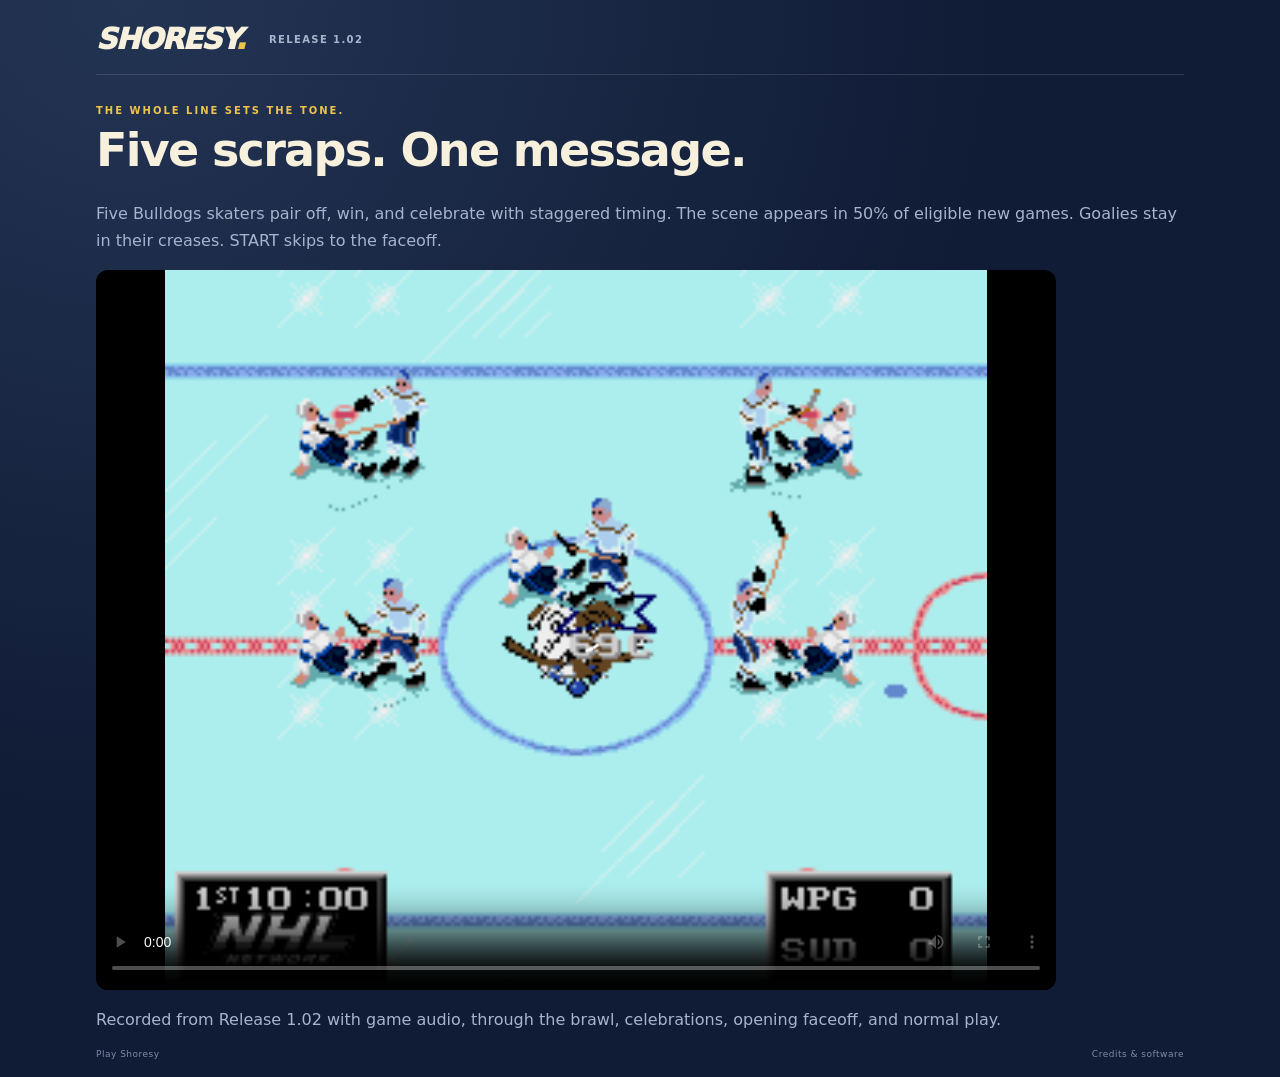
==== site/brawl-preview/index.html @ bc2e1bda "Publish Release 1.02 with team brawl on the main player" ====
<!doctype html>
<html lang="en"><head><meta charset="utf-8"><meta name="viewport" content="width=device-width,initial-scale=1"><title>Shoresy — Pregame Brawl</title><link rel="stylesheet" href="../styles.css"></head>
<body><main class="shell"><header class="masthead"><a class="wordmark" href="../">SHORESY<span class="wordmark-dot">.</span></a><span class="edition">RELEASE 1.02</span></header>
<section class="intro"><div><p class="eyebrow">THE WHOLE LINE SETS THE TONE.</p><h1>Five scraps. One message.</h1></div></section>
<p style="color:#a8b4cd;line-height:1.7">Five Bulldogs skaters pair off, win, and celebrate with staggered timing. The scene appears in 50% of eligible new games. Goalies stay in their creases. START skips to the faceoff.</p>
<video controls playsinline preload="metadata" poster="preview-poster.png" src="team-brawl-preview.mp4" style="display:block;width:100%;max-width:960px;aspect-ratio:4/3;background:#000;border-radius:12px">Your browser can <a href="team-brawl-preview.mp4">open the video here</a>.</video>
<p style="color:#a8b4cd;line-height:1.7">Recorded from Release 1.02 with game audio, through the brawl, celebrations, opening faceoff, and normal play.</p>
<footer><a href="../?v=release1.02">Play Shoresy</a><a href="../credits.html">Credits &amp; software</a></footer></main></body></html>
---- site/styles.css ----
:root { color-scheme: dark; --navy: #101b35; --cream: #f6f0dc; --yellow: #edc34a; --muted: #a8b4cd; --rail: clamp(130px, 18vw, 176px); }
* { box-sizing: border-box; }
html { background: var(--navy); }
body { margin: 0; color: var(--cream); font-family: system-ui, -apple-system, BlinkMacSystemFont, "Segoe UI", sans-serif; background: radial-gradient(ellipse at 10% 0%, #233453 0, var(--navy) 55%); }
button, a, input { -webkit-tap-highlight-color: transparent; }
button, a { touch-action: manipulation; }
button { font: inherit; cursor: pointer; }
a { color: inherit; }
[hidden] { display: none !important; }
:focus-visible { outline: 3px solid var(--yellow); outline-offset: 4px; }
.shell { max-width: 1152px; margin: auto; padding: 22px 32px 18px; }
.masthead { display: flex; align-items: center; gap: 24px; border-bottom: 1px solid #ffffff20; padding-bottom: 18px; }
.wordmark { font-size: 29px; font-weight: 950; font-style: italic; letter-spacing: -1.4px; text-decoration: none; }
.wordmark-dot { color: var(--yellow); }
.edition { font: 650 10px/1.3 system-ui, sans-serif; letter-spacing: 1.4px; color: var(--muted); }
.edition span { margin: 0 7px; color: var(--yellow); }
.help-button { margin-left: auto; background: transparent; border: 1px solid #ffffff40; border-radius: 7px; padding: 9px 13px; color: var(--cream); font-size: 12px; }
.help-button:hover { background: #ffffff12; }
.intro { display: flex; justify-content: space-between; align-items: flex-end; margin: 30px 0 25px; }
.eyebrow { font-size: 10px; font-weight: 800; letter-spacing: 2px; color: var(--yellow); margin: 0 0 10px; }
h1 { font-size: clamp(28px, 4vw, 46px); line-height: 1.06; letter-spacing: -1.7px; margin: 0; font-weight: 850; }
.intro-note { color: var(--muted); font-size: 13px; line-height: 1.7; margin: 0 0 2px; }
.arena { position: relative; height: min(62vh, 570px); min-height: 360px; overflow: hidden; border: 1px solid #ffffff25; border-radius: 12px; background: #050a14; box-shadow: 0 20px 50px #0004; touch-action: none; }
#game { width: 100%; height: 100%; }
.load-status { position: absolute; inset: auto 0 22px; text-align: center; color: var(--muted); font-size: 13px; pointer-events: none; }
.load-error { position: absolute; z-index: 30; inset: 0; display: flex; align-items: center; justify-content: center; flex-direction: column; padding: 28px; background: var(--navy); text-align: center; }
.load-error h2 { font-size: 23px; }.load-error p { max-width: 420px; color: var(--muted); }
.load-error button { background: var(--yellow); color: var(--navy); border: none; border-radius: 6px; padding: 13px 24px; font-weight: 750; }
.under-rink { display: flex; align-items: center; justify-content: space-between; gap: 16px; color: var(--muted); font-size: 11px; margin: 10px 2px 24px; }
.under-rink p { margin: 0; display: flex; align-items: center; gap: 7px; }
.live-dot { width: 5px; height: 5px; border-radius: 50%; background: var(--yellow); }
.touch-toggle { display: flex; align-items: center; gap: 7px; cursor: pointer; min-height: 32px; }
.touch-toggle input { accent-color: var(--yellow); width: 17px; height: 17px; margin: 0; }
.quick-guide { display: grid; grid-template-columns: repeat(3, 1fr); gap: 30px; padding: 0 2px 22px; border-bottom: 1px solid #ffffff20; }
.step { color: var(--yellow); font-size: 10px; font-weight: 850; margin-right: 9px; }.quick-guide strong { font-size: 12px; }.quick-guide p { font-size: 11px; line-height: 1.6; color: var(--muted); margin: 6px 0 0 25px; }
footer { display: flex; justify-content: space-between; gap: 15px; margin: 16px 0 0; color: #7e8ba7; font-size: 9px; letter-spacing: .5px; }
footer a { text-decoration: none; }
dialog { background: #172641; color: var(--cream); border: 1px solid #ffffff30; border-radius: 12px; padding: 24px; width: min(560px, calc(100% - 28px)); max-height: calc(100dvh - 40px); }
dialog::backdrop { background: #000b; }
.dialog-heading { display: flex; align-items: flex-start; gap: 15px; }.dialog-heading h2 { margin: 0; font-size: 23px; letter-spacing: -.5px; }.dialog-heading button { margin-left: auto; border: none; background: transparent; color: var(--cream); padding: 4px 8px; }
dialog p { font-size: 13px; line-height: 1.8; color: var(--muted); }dialog strong { color: var(--cream); }
.noscript { padding: 20px; text-align: center; }
.controller-list { padding-left: 20px; font-size: 13px; line-height: 1.7; overflow-wrap: anywhere; }.controller-list li { margin-bottom: 12px; }
/* Specific selectors keep the upstream stylesheet unmodified. */
#game .ejs_start_button { background: var(--yellow); color: var(--navy); font: 800 18px/1.5 system-ui, sans-serif; border: none; border-radius: 8px; min-width: 164px; padding: 14px 28px; box-shadow: 0 5px 0 #b29237; }
#game .ejs_start_button:hover { background: #f7d574; }
#game .ejs_canvas { image-rendering: pixelated; }
#game .ejs_virtualGamepad_parent { bottom: 0; height: 100%; pointer-events: none; }
#game .ejs_virtualGamepad_left { left: 10px; bottom: 50%; transform: translateY(50%); width: 120px; height: 120px; pointer-events: auto; }
#game .ejs_virtualGamepad_right { right: 8px; bottom: 50%; transform: translateY(50%); width: 140px; height: 140px; pointer-events: auto; }
#game .ejs_virtualGamepad_bottom { bottom: 10px; width: 124px; height: 32px; pointer-events: auto; }
#game .ejs_virtualGamepad_button { width: 54px; height: 54px; line-height: 52px; background: #263855; border: 2px solid #7487a8; color: var(--cream); box-shadow: 0 4px 0 #080f20; touch-action: none; transition: background .05s; }
#game .ejs_virtualGamepad_button_down { background: #9e8132; border-color: var(--yellow); box-shadow: none; }
#game .b_start { width: 82px !important; height: 30px; line-height: 28px; border-radius: 20px; letter-spacing: 1px; left: 21px !important; }
#game .ejs_dpad_main { opacity: 1; }
#game .ejs_dpad_bar { background: #536887; }
#game .ejs_virtualGamepad_open { z-index: 12; top: 10px; right: 10px; width: 32px; height: 32px; display: flex; align-items: center; justify-content: center; background: #172641dd; border: 1px solid #7487a8; border-radius: 6px; }
#game .ejs_virtualGamepad_open svg { width: 18px; height: 18px; }
.touch-layout #game .ejs_canvas_parent { position: absolute; left: var(--rail); width: calc(100% - 2 * var(--rail)); height: 100%; }
@media (max-width: 620px) {
  .shell { padding: max(14px, env(safe-area-inset-top)) 14px 18px; }
  .masthead { gap: 10px; padding-bottom: 12px; }.wordmark { font-size: 24px; }.edition { font-size: 8px; letter-spacing: .4px; }.edition span { margin: 0 3px; }.help-button { padding: 9px; font-size: 10px; }
  .intro { margin: 22px 0 18px; }.intro-note { display: none; }h1 { font-size: 32px; }
  .quick-guide { gap: 12px; }.quick-guide strong { font-size: 11px; }.quick-guide p { margin-left: 0; font-size: 10px; }.step { display: block; margin: 0 0 6px; }
  footer { font-size: 8px; }
}
@media (orientation: portrait) {
  .arena { height: calc((100vw - 30px) * .75); min-height: 0; max-height: 740px; }
  .touch-layout .arena { height: calc((100vw - 30px) * .75 + 210px); min-height: 0; max-height: 740px; }
  .touch-layout #game .ejs_canvas_parent { top: 0; left: 0; width: 100%; height: calc(100% - 210px); }
  .touch-layout #game .ejs_virtualGamepad_left, .touch-layout #game .ejs_virtualGamepad_right { bottom: 60px; transform: none; }
  .touch-layout #game .ejs_virtualGamepad_bottom { bottom: 20px; }
  .playing .intro { display: none; }
}
@media (orientation: landscape) and (max-height: 600px) {
  .shell { max-width: none; padding: env(safe-area-inset-top) max(8px, env(safe-area-inset-right)) env(safe-area-inset-bottom) max(8px, env(safe-area-inset-left)); }
  .masthead { height: 40px; padding: 3px 4px; border: none; gap: 12px; }.wordmark { font-size: 21px; }.edition { font-size: 9px; letter-spacing: .5px; }.help-button { font-size: 10px; padding: 7px 10px; }
  .intro, .quick-guide, footer, .under-rink { display: none; }
  .arena { height: calc(100vh - 40px - env(safe-area-inset-top) - env(safe-area-inset-bottom)); height: calc(100dvh - 40px - env(safe-area-inset-top) - env(safe-area-inset-bottom)); min-height: 0; border-radius: 8px; }
  .touch-layout #game .ejs_virtualGamepad_left { left: 5px; width: 112px; height: 112px; }
  .touch-layout #game .ejs_virtualGamepad_right { right: 3px; width: 128px; }
  #game .ejs_virtualGamepad_button { width: 50px; height: 50px; line-height: 48px; }
}
@media (prefers-reduced-motion: reduce) { *, *::before, *::after { animation: none !important; transition: none !important; } }
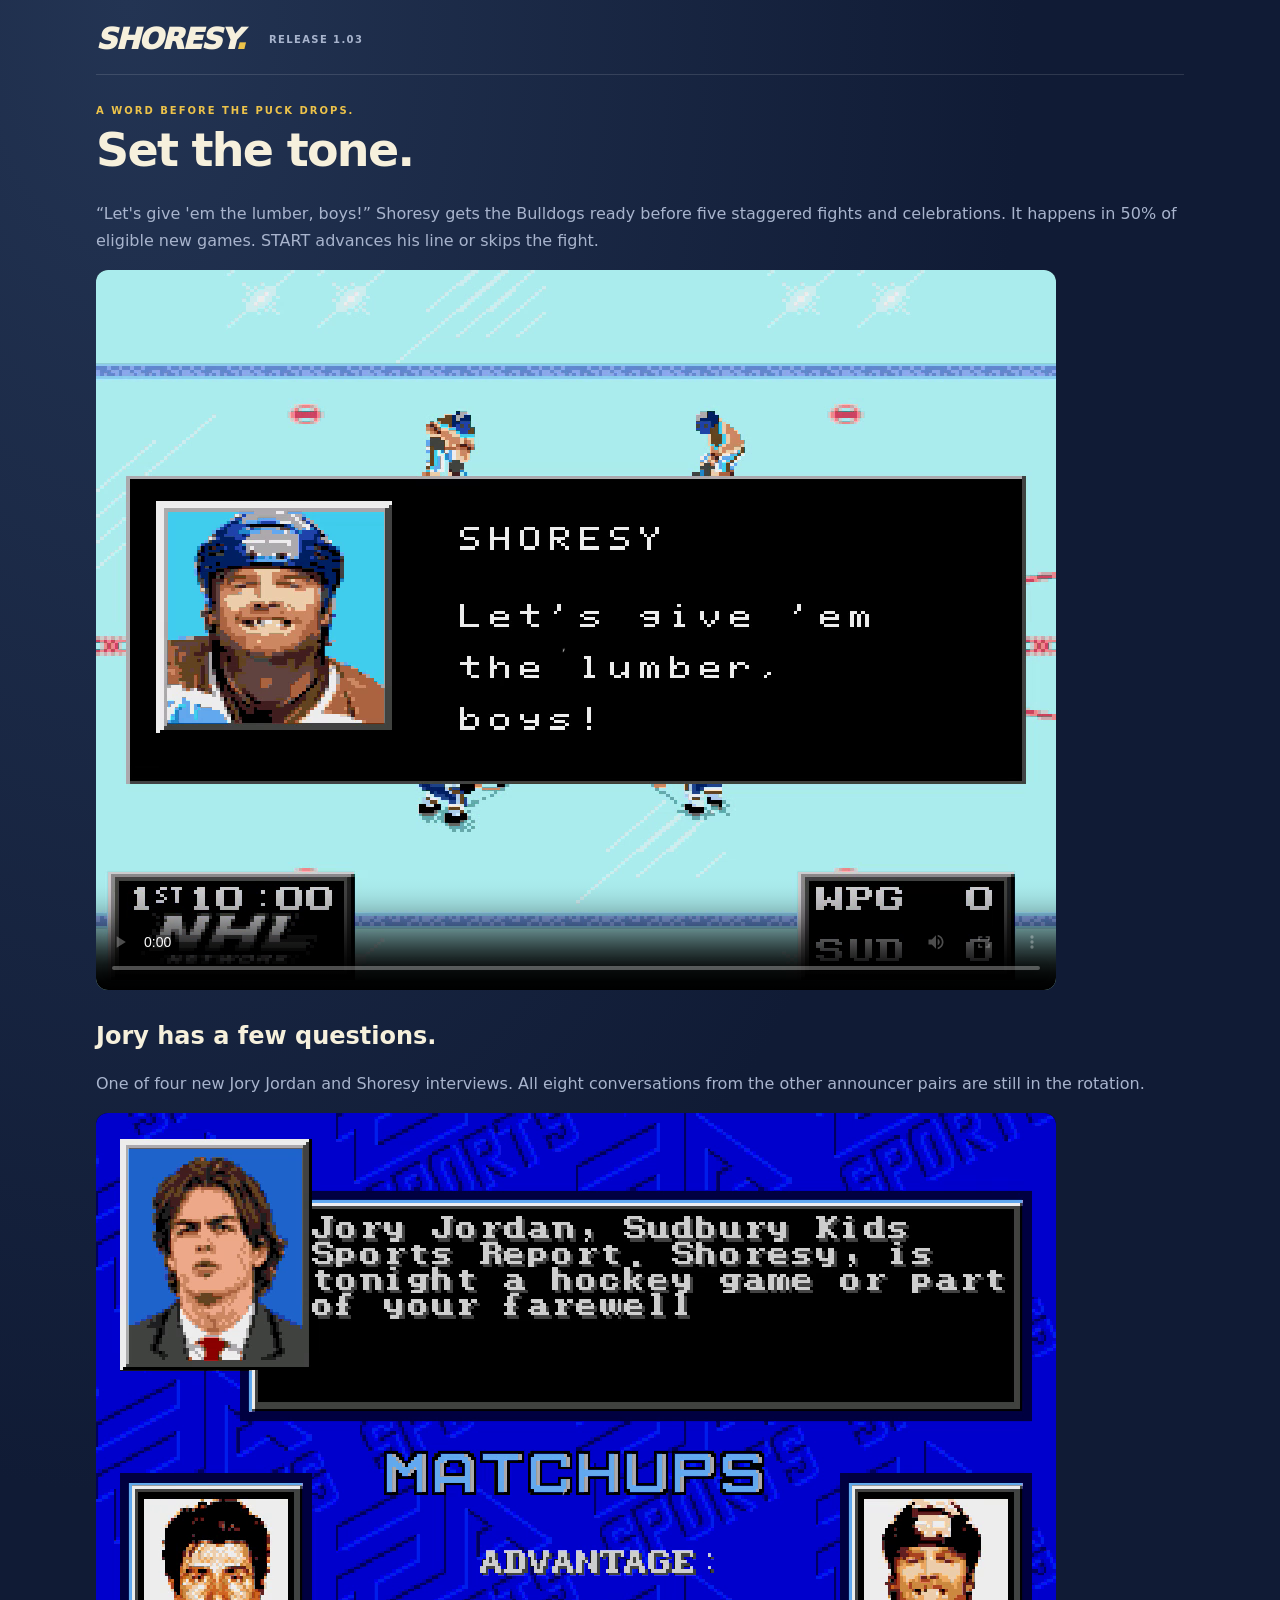
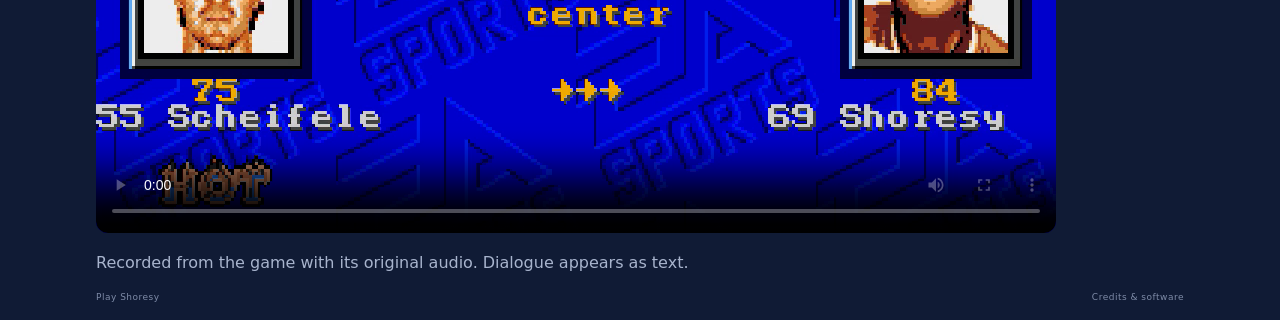
==== commit f999da3f: "Release 1.03 with Jory interviews and Shoresy fight opener" ====
--- a/site/brawl-preview/index.html
+++ b/site/brawl-preview/index.html
@@ -1,8 +1,11 @@
 <!doctype html>
-<html lang="en"><head><meta charset="utf-8"><meta name="viewport" content="width=device-width,initial-scale=1"><title>Shoresy — Pregame Brawl</title><link rel="stylesheet" href="../styles.css"></head>
-<body><main class="shell"><header class="masthead"><a class="wordmark" href="../">SHORESY<span class="wordmark-dot">.</span></a><span class="edition">RELEASE 1.02</span></header>
-<section class="intro"><div><p class="eyebrow">THE WHOLE LINE SETS THE TONE.</p><h1>Five scraps. One message.</h1></div></section>
-<p style="color:#a8b4cd;line-height:1.7">Five Bulldogs skaters pair off, win, and celebrate with staggered timing. The scene appears in 50% of eligible new games. Goalies stay in their creases. START skips to the faceoff.</p>
-<video controls playsinline preload="metadata" poster="preview-poster.png" src="team-brawl-preview.mp4" style="display:block;width:100%;max-width:960px;aspect-ratio:4/3;background:#000;border-radius:12px">Your browser can <a href="team-brawl-preview.mp4">open the video here</a>.</video>
-<p style="color:#a8b4cd;line-height:1.7">Recorded from Release 1.02 with game audio, through the brawl, celebrations, opening faceoff, and normal play.</p>
-<footer><a href="../?v=release1.02">Play Shoresy</a><a href="../credits.html">Credits &amp; software</a></footer></main></body></html>
+<html lang="en"><head><meta charset="utf-8"><meta name="viewport" content="width=device-width,initial-scale=1"><title>Shoresy — New Pregames</title><link rel="stylesheet" href="../styles.css"></head>
+<body><main class="shell"><header class="masthead"><a class="wordmark" href="../">SHORESY<span class="wordmark-dot">.</span></a><span class="edition">RELEASE 1.03</span></header>
+<section class="intro"><div><p class="eyebrow">A WORD BEFORE THE PUCK DROPS.</p><h1>Set the tone.</h1></div></section>
+<p style="color:#a8b4cd;line-height:1.7">“Let's give 'em the lumber, boys!” Shoresy gets the Bulldogs ready before five staggered fights and celebrations. It happens in 50% of eligible new games. START advances his line or skips the fight.</p>
+<video controls playsinline preload="metadata" poster="fight-poster-1.03.png" src="fight-opener-1.03.mp4" style="display:block;width:100%;max-width:960px;aspect-ratio:4/3;background:#000;border-radius:12px">Your browser can <a href="fight-opener-1.03.mp4">open the video here</a>.</video>
+<h2 style="margin-top:2rem">Jory has a few questions.</h2>
+<p style="color:#a8b4cd;line-height:1.7">One of four new Jory Jordan and Shoresy interviews. All eight conversations from the other announcer pairs are still in the rotation.</p>
+<video controls playsinline preload="metadata" poster="jory-poster-1.03.png" src="jory-shoresy-1.03.mp4" style="display:block;width:100%;max-width:960px;aspect-ratio:4/3;background:#000;border-radius:12px">Your browser can <a href="jory-shoresy-1.03.mp4">open the interview here</a>.</video>
+<p style="color:#a8b4cd;line-height:1.7">Recorded from the game with its original audio. Dialogue appears as text.</p>
+<footer><a href="../?v=release1.03">Play Shoresy</a><a href="../credits.html">Credits &amp; software</a></footer></main></body></html>
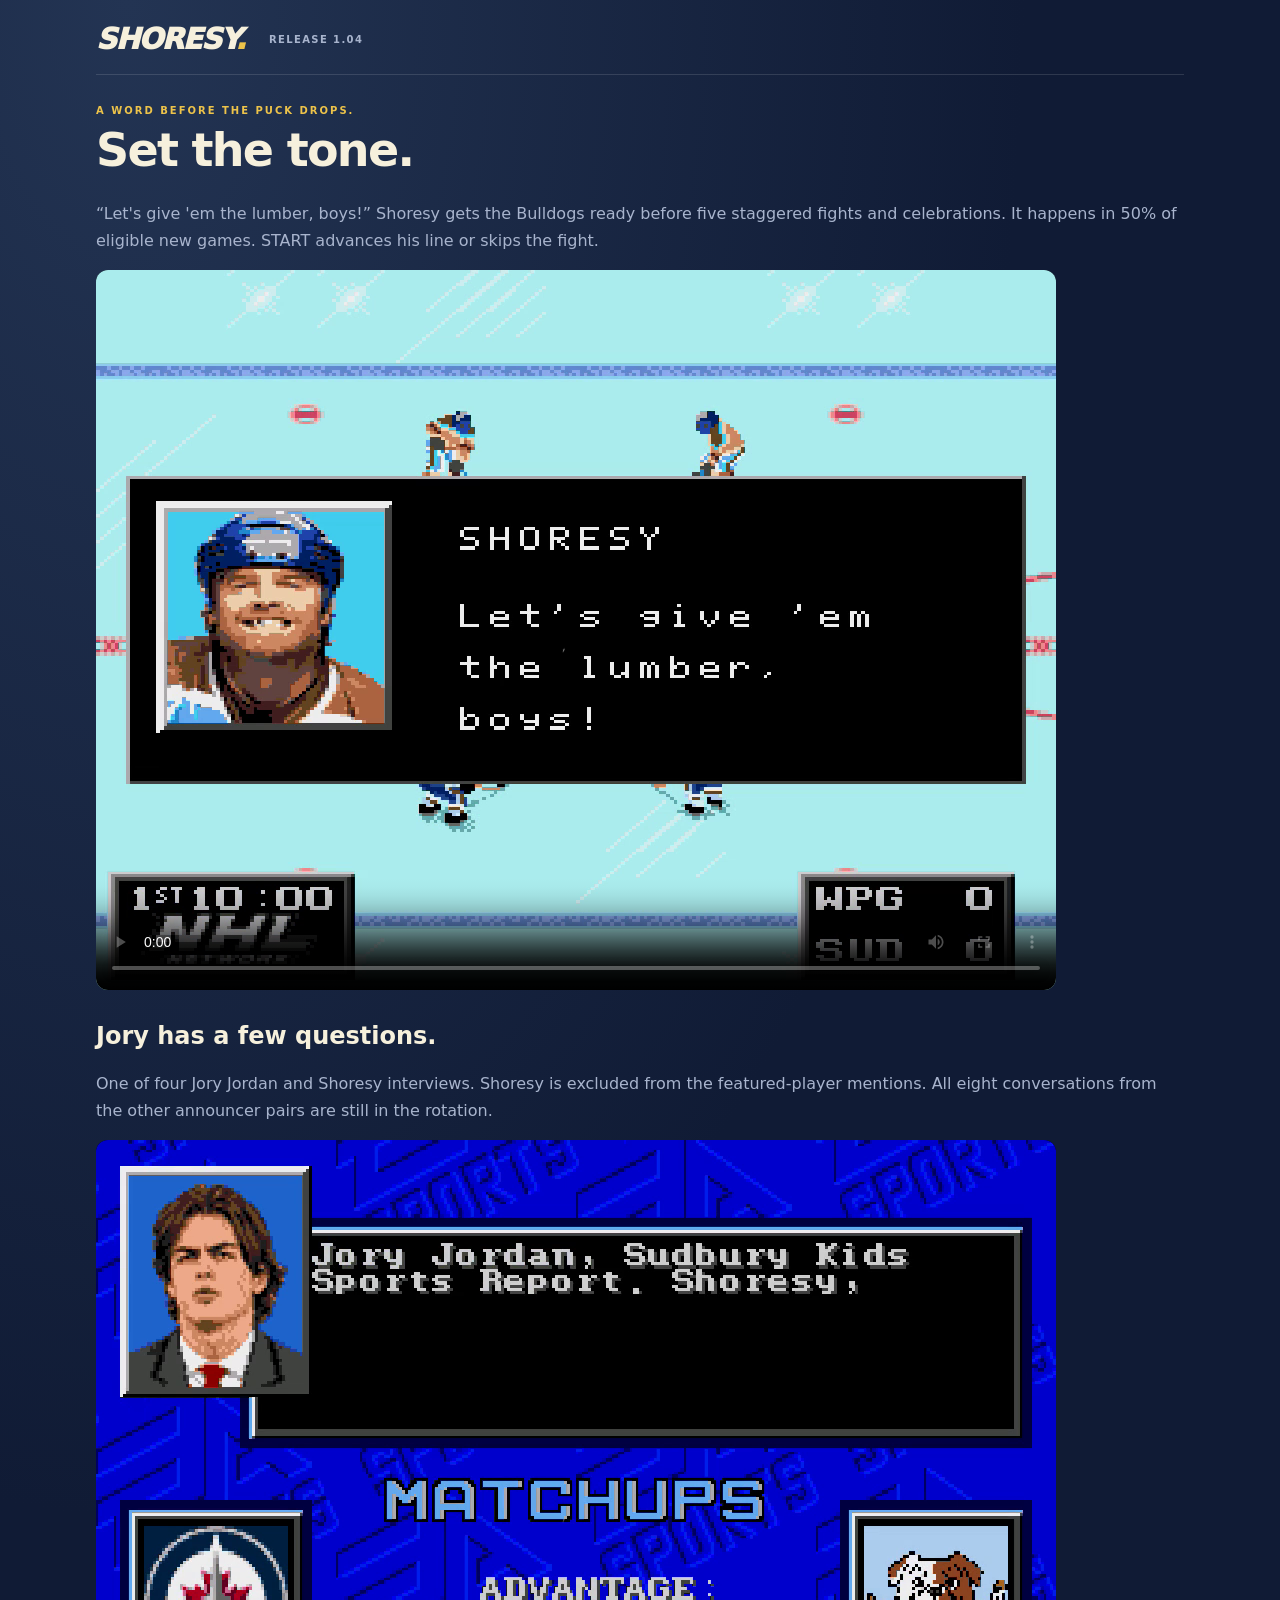
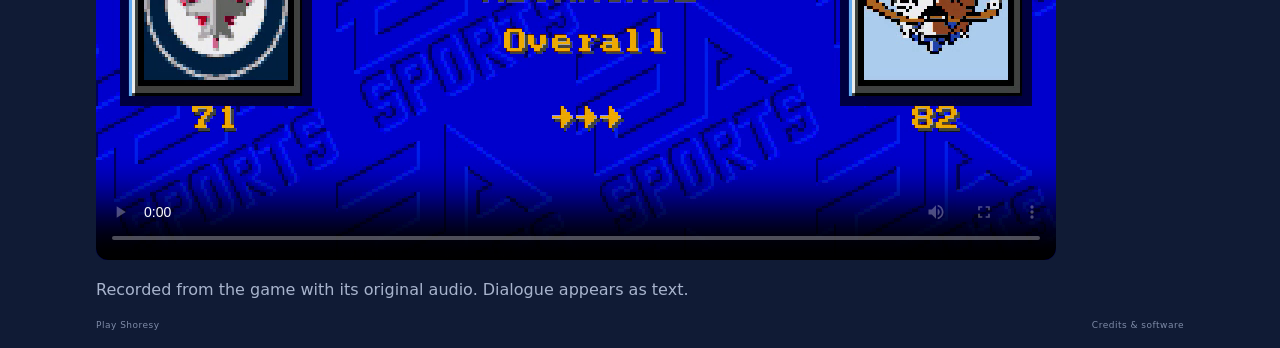
==== commit b6ad0a37: "Release 1.04 excluding interview guest from featured player mentions" ====
--- a/site/brawl-preview/index.html
+++ b/site/brawl-preview/index.html
@@ -1,11 +1,11 @@
 <!doctype html>
 <html lang="en"><head><meta charset="utf-8"><meta name="viewport" content="width=device-width,initial-scale=1"><title>Shoresy — New Pregames</title><link rel="stylesheet" href="../styles.css"></head>
-<body><main class="shell"><header class="masthead"><a class="wordmark" href="../">SHORESY<span class="wordmark-dot">.</span></a><span class="edition">RELEASE 1.03</span></header>
+<body><main class="shell"><header class="masthead"><a class="wordmark" href="../">SHORESY<span class="wordmark-dot">.</span></a><span class="edition">RELEASE 1.04</span></header>
 <section class="intro"><div><p class="eyebrow">A WORD BEFORE THE PUCK DROPS.</p><h1>Set the tone.</h1></div></section>
 <p style="color:#a8b4cd;line-height:1.7">“Let's give 'em the lumber, boys!” Shoresy gets the Bulldogs ready before five staggered fights and celebrations. It happens in 50% of eligible new games. START advances his line or skips the fight.</p>
-<video controls playsinline preload="metadata" poster="fight-poster-1.03.png" src="fight-opener-1.03.mp4" style="display:block;width:100%;max-width:960px;aspect-ratio:4/3;background:#000;border-radius:12px">Your browser can <a href="fight-opener-1.03.mp4">open the video here</a>.</video>
+<video controls playsinline preload="metadata" poster="fight-poster-1.04.png" src="fight-opener-1.04.mp4" style="display:block;width:100%;max-width:960px;aspect-ratio:4/3;background:#000;border-radius:12px">Your browser can <a href="fight-opener-1.04.mp4">open the video here</a>.</video>
 <h2 style="margin-top:2rem">Jory has a few questions.</h2>
-<p style="color:#a8b4cd;line-height:1.7">One of four new Jory Jordan and Shoresy interviews. All eight conversations from the other announcer pairs are still in the rotation.</p>
-<video controls playsinline preload="metadata" poster="jory-poster-1.03.png" src="jory-shoresy-1.03.mp4" style="display:block;width:100%;max-width:960px;aspect-ratio:4/3;background:#000;border-radius:12px">Your browser can <a href="jory-shoresy-1.03.mp4">open the interview here</a>.</video>
+<p style="color:#a8b4cd;line-height:1.7">One of four Jory Jordan and Shoresy interviews. Shoresy is excluded from the featured-player mentions. All eight conversations from the other announcer pairs are still in the rotation.</p>
+<video controls playsinline preload="metadata" poster="jory-poster-1.04.png" src="jory-shoresy-1.04.mp4" style="display:block;width:100%;max-width:960px;aspect-ratio:4/3;background:#000;border-radius:12px">Your browser can <a href="jory-shoresy-1.04.mp4">open the interview here</a>.</video>
 <p style="color:#a8b4cd;line-height:1.7">Recorded from the game with its original audio. Dialogue appears as text.</p>
-<footer><a href="../?v=release1.03">Play Shoresy</a><a href="../credits.html">Credits &amp; software</a></footer></main></body></html>
+<footer><a href="../?v=release1.04">Play Shoresy</a><a href="../credits.html">Credits &amp; software</a></footer></main></body></html>
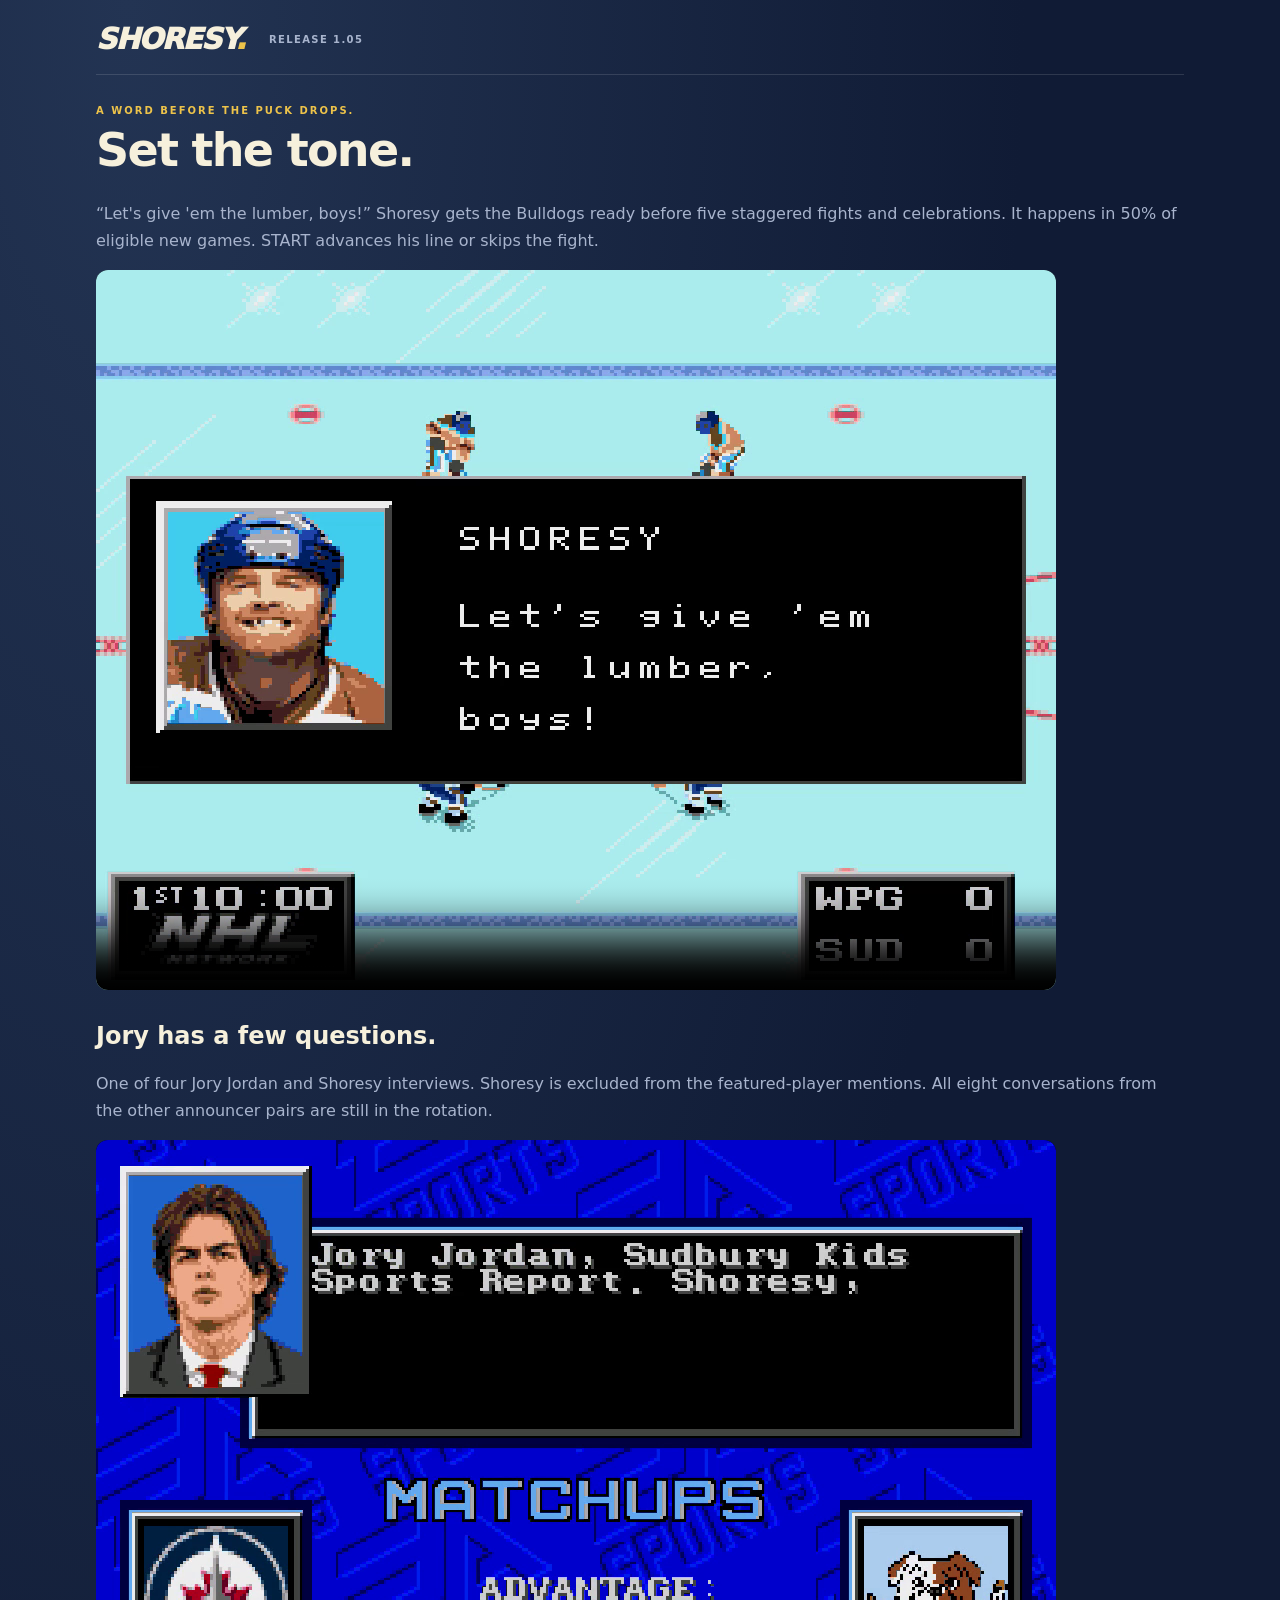
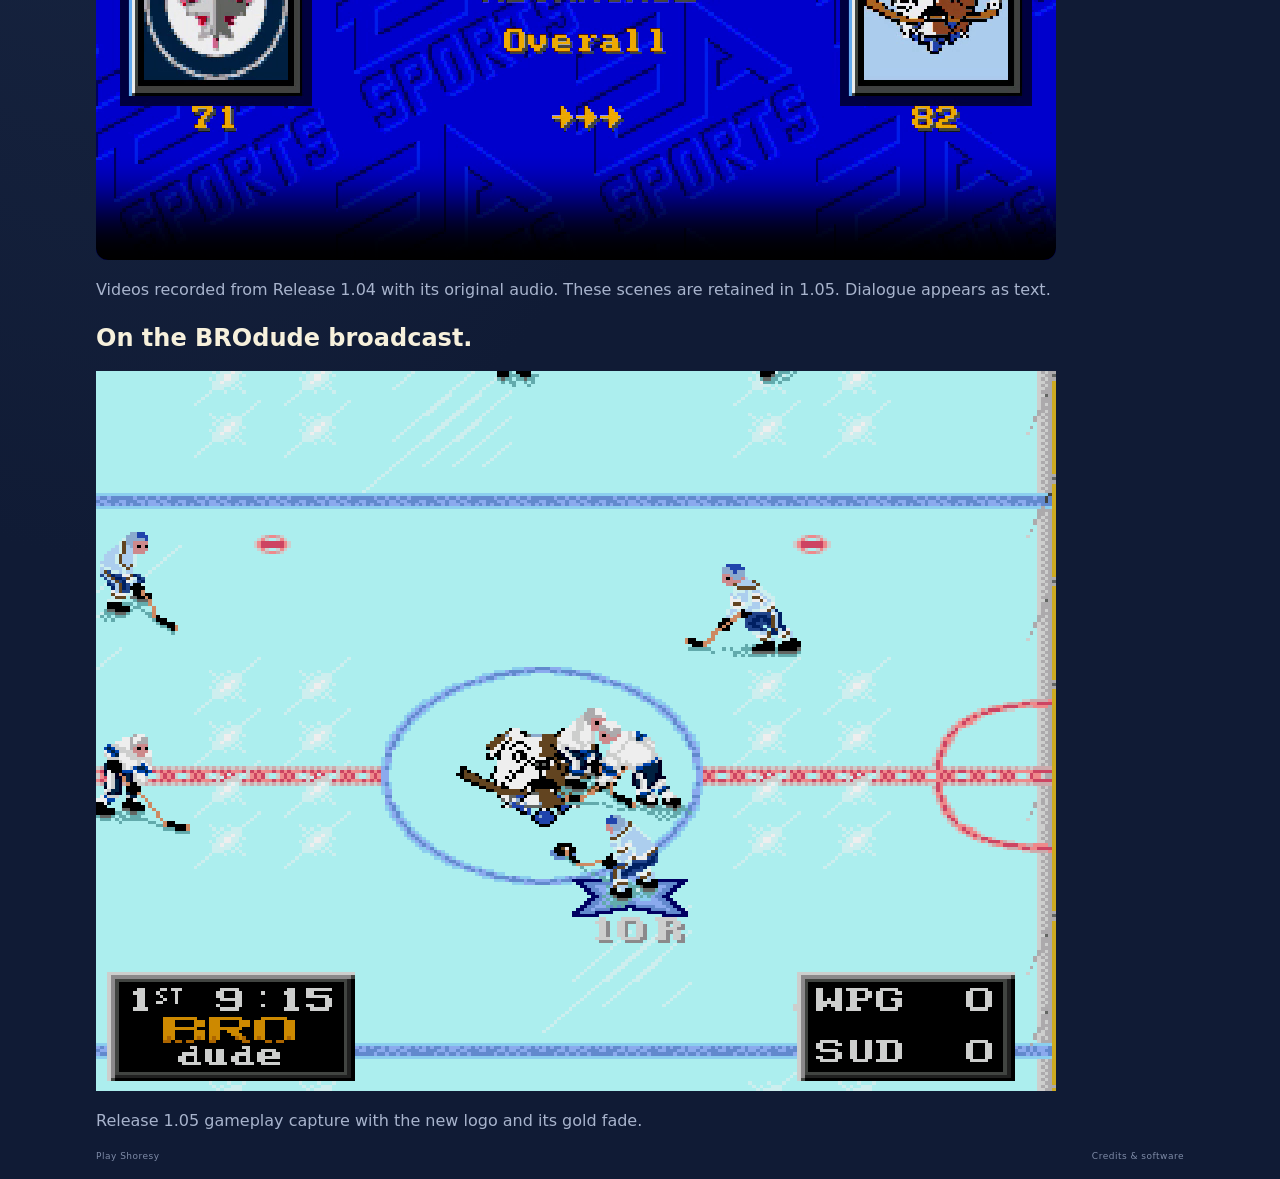
==== commit 8b14eae4: "Release 1.05 with BROdude broadcast logo" ====
--- a/site/brawl-preview/index.html
+++ b/site/brawl-preview/index.html
@@ -1,11 +1,14 @@
 <!doctype html>
 <html lang="en"><head><meta charset="utf-8"><meta name="viewport" content="width=device-width,initial-scale=1"><title>Shoresy — New Pregames</title><link rel="stylesheet" href="../styles.css"></head>
-<body><main class="shell"><header class="masthead"><a class="wordmark" href="../">SHORESY<span class="wordmark-dot">.</span></a><span class="edition">RELEASE 1.04</span></header>
+<body><main class="shell"><header class="masthead"><a class="wordmark" href="../">SHORESY<span class="wordmark-dot">.</span></a><span class="edition">RELEASE 1.05</span></header>
 <section class="intro"><div><p class="eyebrow">A WORD BEFORE THE PUCK DROPS.</p><h1>Set the tone.</h1></div></section>
 <p style="color:#a8b4cd;line-height:1.7">“Let's give 'em the lumber, boys!” Shoresy gets the Bulldogs ready before five staggered fights and celebrations. It happens in 50% of eligible new games. START advances his line or skips the fight.</p>
 <video controls playsinline preload="metadata" poster="fight-poster-1.04.png" src="fight-opener-1.04.mp4" style="display:block;width:100%;max-width:960px;aspect-ratio:4/3;background:#000;border-radius:12px">Your browser can <a href="fight-opener-1.04.mp4">open the video here</a>.</video>
 <h2 style="margin-top:2rem">Jory has a few questions.</h2>
 <p style="color:#a8b4cd;line-height:1.7">One of four Jory Jordan and Shoresy interviews. Shoresy is excluded from the featured-player mentions. All eight conversations from the other announcer pairs are still in the rotation.</p>
 <video controls playsinline preload="metadata" poster="jory-poster-1.04.png" src="jory-shoresy-1.04.mp4" style="display:block;width:100%;max-width:960px;aspect-ratio:4/3;background:#000;border-radius:12px">Your browser can <a href="jory-shoresy-1.04.mp4">open the interview here</a>.</video>
-<p style="color:#a8b4cd;line-height:1.7">Recorded from the game with its original audio. Dialogue appears as text.</p>
-<footer><a href="../?v=release1.04">Play Shoresy</a><a href="../credits.html">Credits &amp; software</a></footer></main></body></html>
+<p style="color:#a8b4cd;line-height:1.7">Videos recorded from Release 1.04 with its original audio. These scenes are retained in 1.05. Dialogue appears as text.</p>
+<h2>On the BROdude broadcast.</h2>
+<img src="brodude-logo-1.05.png" alt="BROdude logo beneath the period and timer during gameplay" style="display:block;width:100%;max-width:960px;aspect-ratio:4/3;image-rendering:pixelated">
+<p style="color:#a8b4cd;line-height:1.7">Release 1.05 gameplay capture with the new logo and its gold fade.</p>
+<footer><a href="../?v=release1.05">Play Shoresy</a><a href="../credits.html">Credits &amp; software</a></footer></main></body></html>
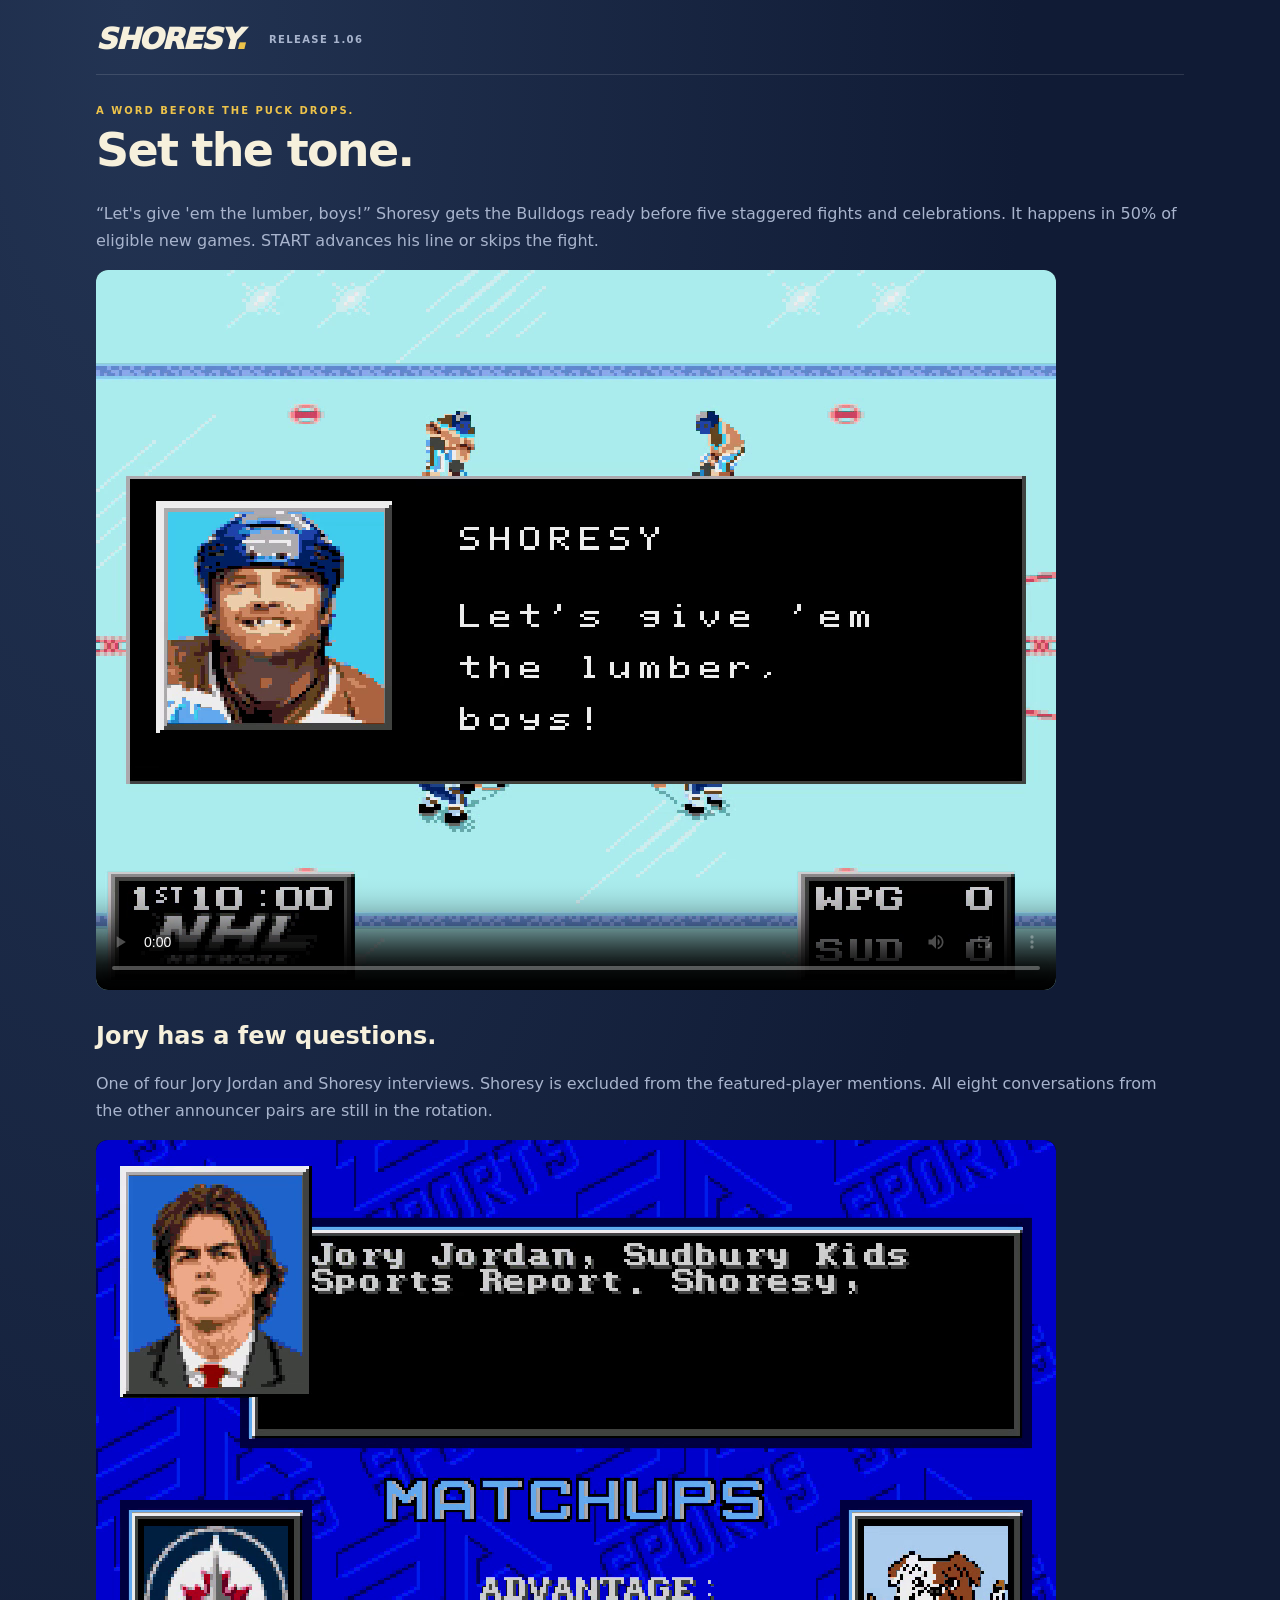
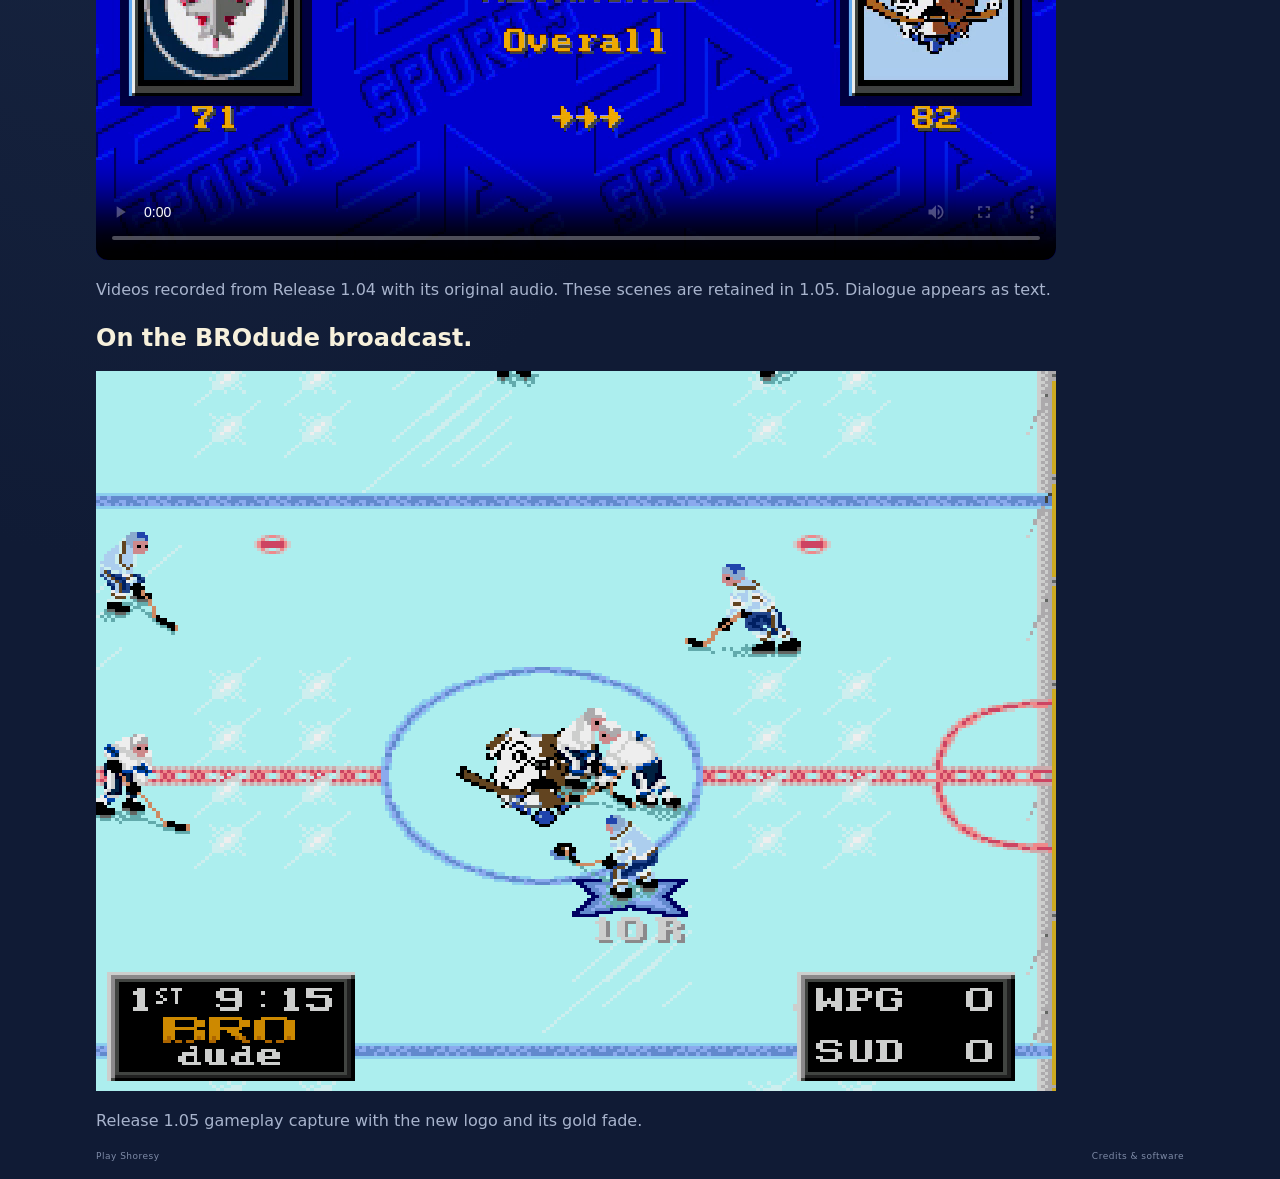
==== commit 0aae299d: "Release 1.06: play with winter-evening Sudbury arena" ====
--- a/site/brawl-preview/index.html
+++ b/site/brawl-preview/index.html
@@ -1,6 +1,6 @@
 <!doctype html>
 <html lang="en"><head><meta charset="utf-8"><meta name="viewport" content="width=device-width,initial-scale=1"><title>Shoresy — New Pregames</title><link rel="stylesheet" href="../styles.css"></head>
-<body><main class="shell"><header class="masthead"><a class="wordmark" href="../">SHORESY<span class="wordmark-dot">.</span></a><span class="edition">RELEASE 1.05</span></header>
+<body><main class="shell"><header class="masthead"><a class="wordmark" href="../">SHORESY<span class="wordmark-dot">.</span></a><span class="edition">RELEASE 1.06</span></header>
 <section class="intro"><div><p class="eyebrow">A WORD BEFORE THE PUCK DROPS.</p><h1>Set the tone.</h1></div></section>
 <p style="color:#a8b4cd;line-height:1.7">“Let's give 'em the lumber, boys!” Shoresy gets the Bulldogs ready before five staggered fights and celebrations. It happens in 50% of eligible new games. START advances his line or skips the fight.</p>
 <video controls playsinline preload="metadata" poster="fight-poster-1.04.png" src="fight-opener-1.04.mp4" style="display:block;width:100%;max-width:960px;aspect-ratio:4/3;background:#000;border-radius:12px">Your browser can <a href="fight-opener-1.04.mp4">open the video here</a>.</video>
@@ -11,4 +11,4 @@
 <h2>On the BROdude broadcast.</h2>
 <img src="brodude-logo-1.05.png" alt="BROdude logo beneath the period and timer during gameplay" style="display:block;width:100%;max-width:960px;aspect-ratio:4/3;image-rendering:pixelated">
 <p style="color:#a8b4cd;line-height:1.7">Release 1.05 gameplay capture with the new logo and its gold fade.</p>
-<footer><a href="../?v=release1.05">Play Shoresy</a><a href="../credits.html">Credits &amp; software</a></footer></main></body></html>
+<footer><a href="../?v=release1.06">Play Shoresy</a><a href="../credits.html">Credits &amp; software</a></footer></main></body></html>
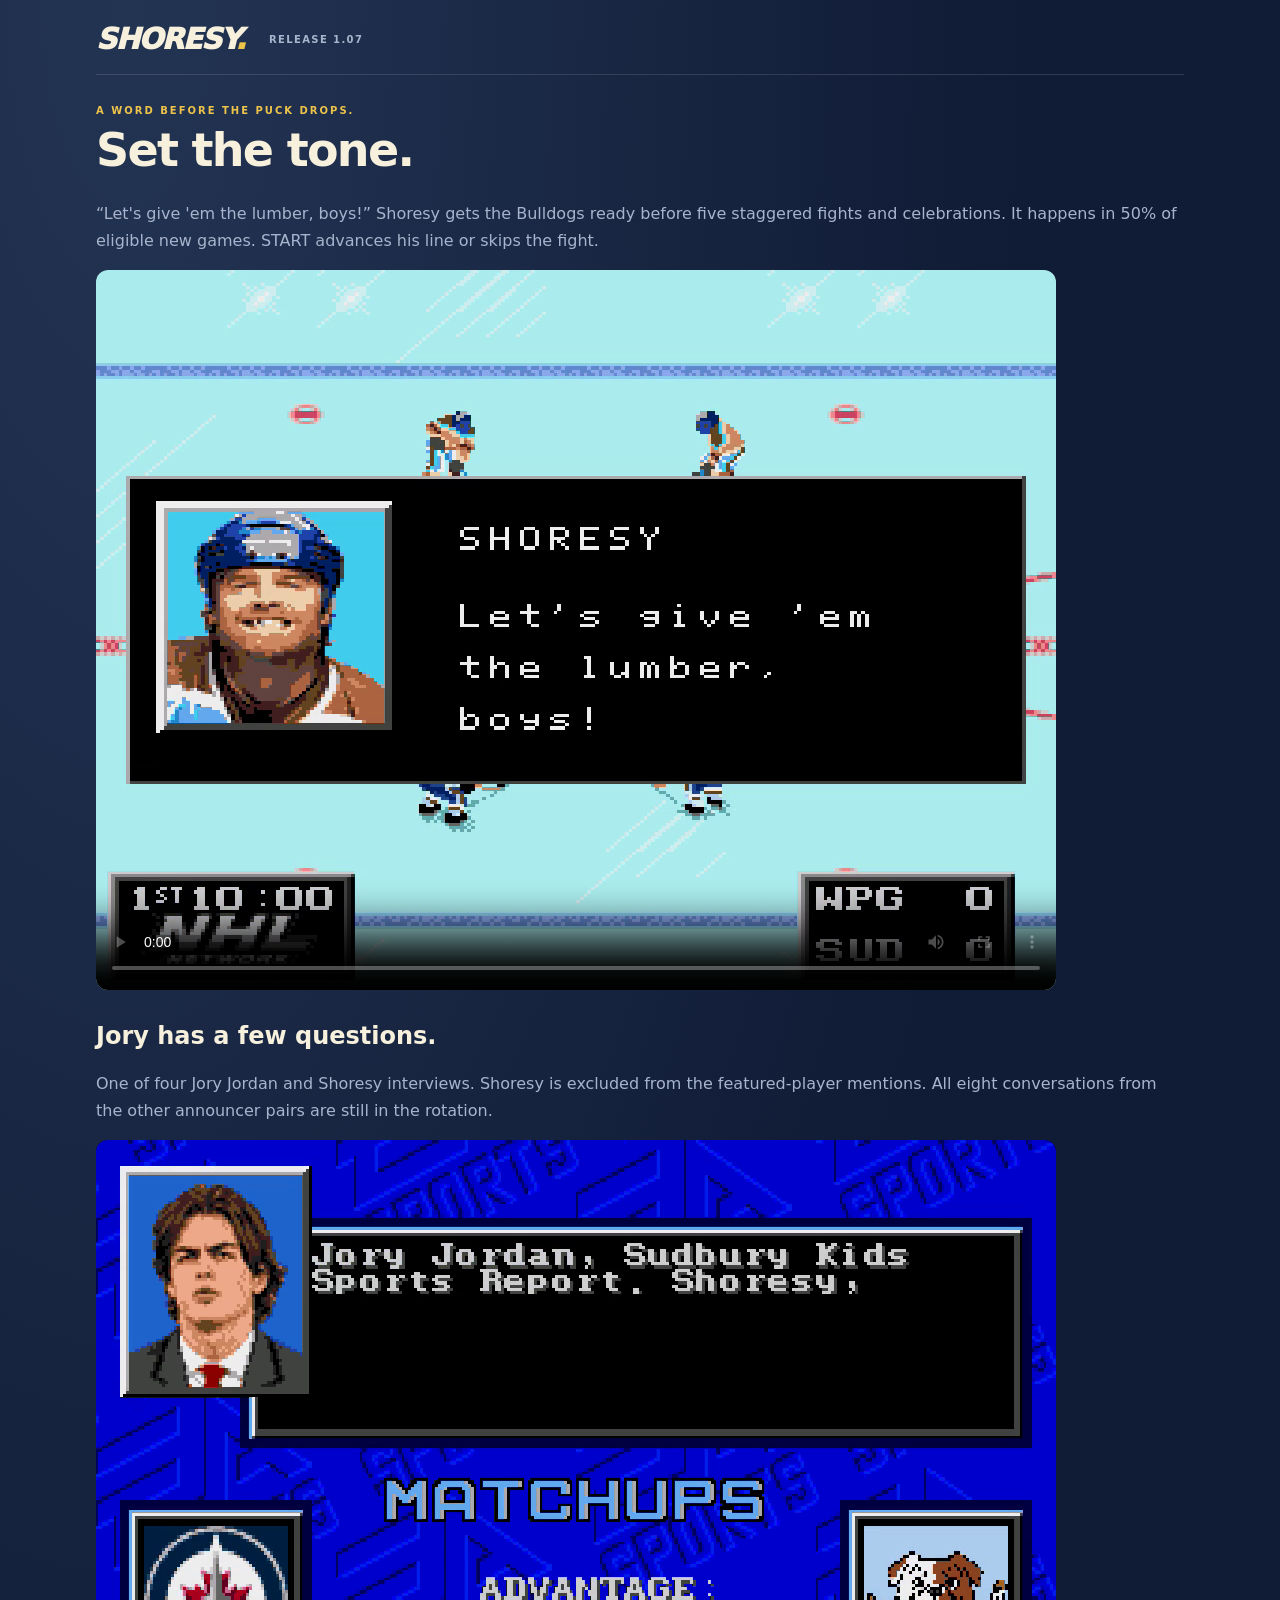
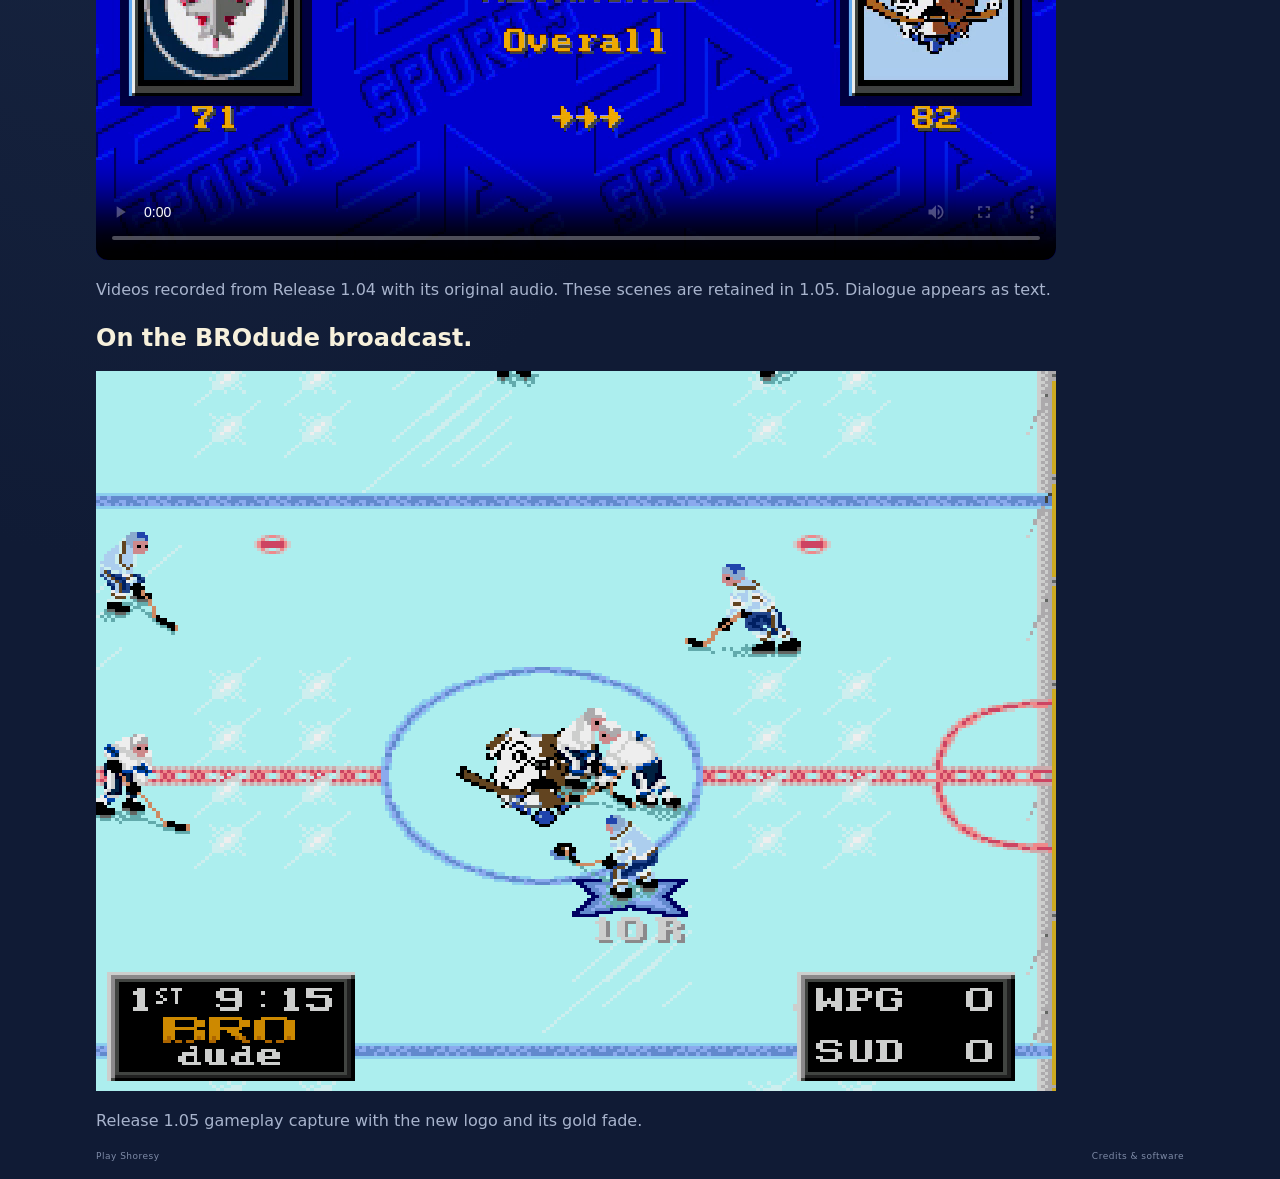
==== commit ae92530c: "Release 1.07: smoother NOSHO pregame background" ====
--- a/site/brawl-preview/index.html
+++ b/site/brawl-preview/index.html
@@ -1,6 +1,6 @@
 <!doctype html>
 <html lang="en"><head><meta charset="utf-8"><meta name="viewport" content="width=device-width,initial-scale=1"><title>Shoresy — New Pregames</title><link rel="stylesheet" href="../styles.css"></head>
-<body><main class="shell"><header class="masthead"><a class="wordmark" href="../">SHORESY<span class="wordmark-dot">.</span></a><span class="edition">RELEASE 1.06</span></header>
+<body><main class="shell"><header class="masthead"><a class="wordmark" href="../">SHORESY<span class="wordmark-dot">.</span></a><span class="edition">RELEASE 1.07</span></header>
 <section class="intro"><div><p class="eyebrow">A WORD BEFORE THE PUCK DROPS.</p><h1>Set the tone.</h1></div></section>
 <p style="color:#a8b4cd;line-height:1.7">“Let's give 'em the lumber, boys!” Shoresy gets the Bulldogs ready before five staggered fights and celebrations. It happens in 50% of eligible new games. START advances his line or skips the fight.</p>
 <video controls playsinline preload="metadata" poster="fight-poster-1.04.png" src="fight-opener-1.04.mp4" style="display:block;width:100%;max-width:960px;aspect-ratio:4/3;background:#000;border-radius:12px">Your browser can <a href="fight-opener-1.04.mp4">open the video here</a>.</video>
@@ -11,4 +11,4 @@
 <h2>On the BROdude broadcast.</h2>
 <img src="brodude-logo-1.05.png" alt="BROdude logo beneath the period and timer during gameplay" style="display:block;width:100%;max-width:960px;aspect-ratio:4/3;image-rendering:pixelated">
 <p style="color:#a8b4cd;line-height:1.7">Release 1.05 gameplay capture with the new logo and its gold fade.</p>
-<footer><a href="../?v=release1.06">Play Shoresy</a><a href="../credits.html">Credits &amp; software</a></footer></main></body></html>
+<footer><a href="../?v=release1.07">Play Shoresy</a><a href="../credits.html">Credits &amp; software</a></footer></main></body></html>
